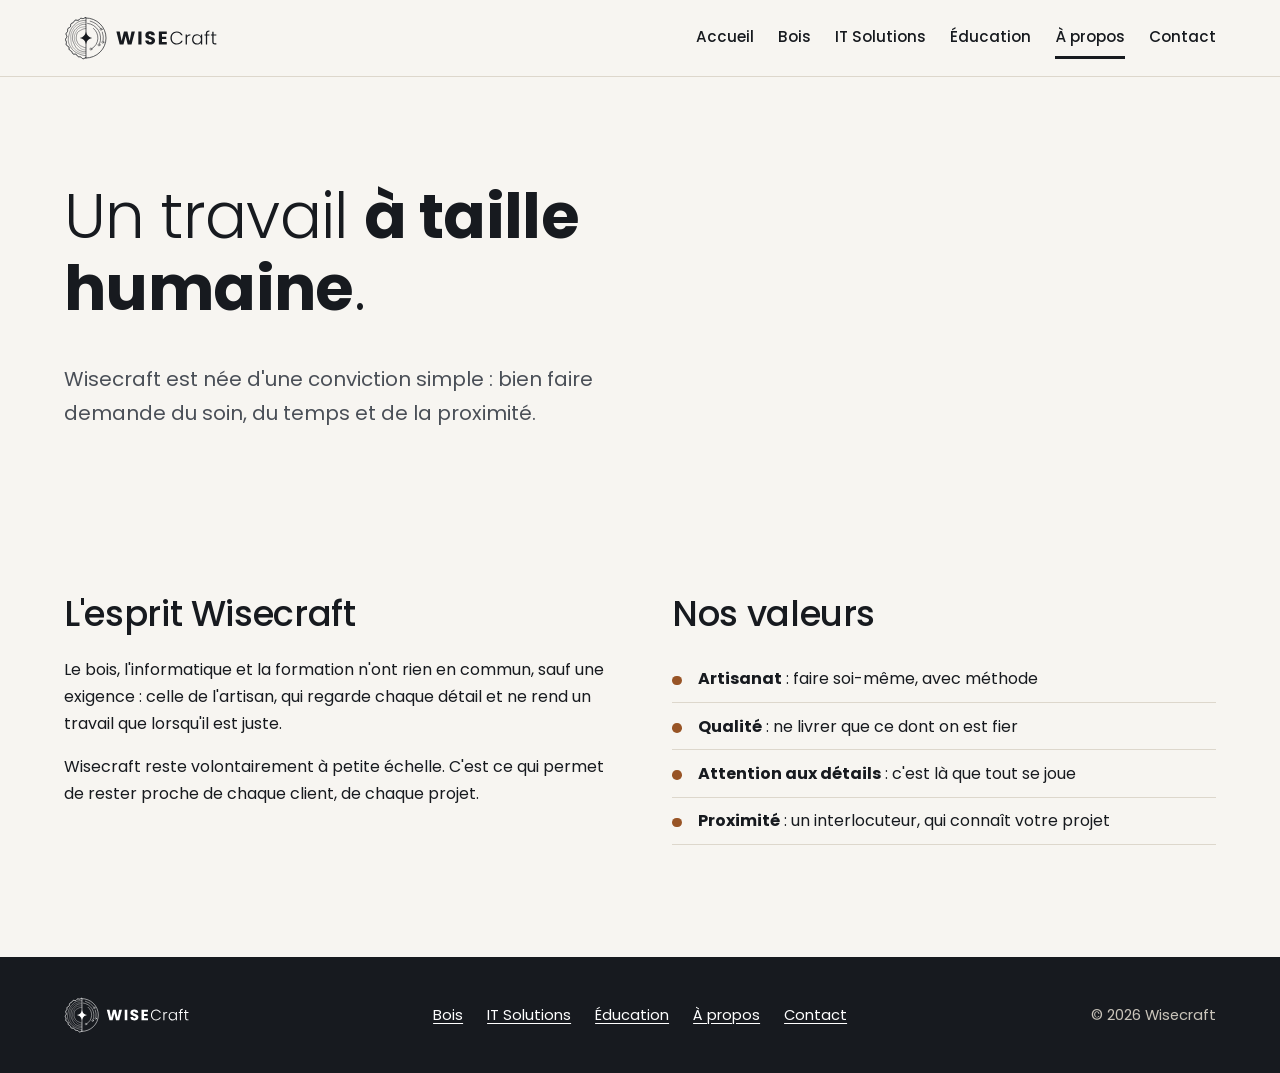
==== a-propos.html @ adf33404 "last draft with all pages" ====
<!DOCTYPE html>
<html lang="fr">
<head>
  <meta charset="utf-8">
  <meta name="viewport" content="width=device-width, initial-scale=1">
  <title>À propos – Wisecraft</title>
  <meta name="description" content="L'esprit Wisecraft : artisanat, qualité, attention aux détails et proximité.">
  <link rel="icon" href="assets/favicon.svg" type="image/svg+xml">
  <link rel="stylesheet" href="css/style.css">
</head>

<body class="pole-corporate">
  <a class="skip" href="#contenu">Aller au contenu</a>

  <!-- ===== EN-TÊTE COMMUN : à copier à l'identique dans chaque page ===== -->
  <header class="site-header">
    <div class="wrap">
      <a class="logo" href="index.html" aria-label="Wisecraft, retour à l'accueil">
        <img src="assets/logos/wisecraft-general-mono-complet-noir.svg" alt="Wisecraft" width="153" height="44">
      </a>
      <nav aria-label="Navigation principale">
        <ul class="nav">
          <li><a class="n-base" href="index.html">Accueil</a></li>
          <li><a class="n-wood" href="bois.html">Bois</a></li>
          <li><a class="n-it" href="it-solutions.html">IT Solutions</a></li>
          <li><a class="n-education" href="education.html">Éducation</a></li>
          <li><a class="n-base" href="a-propos.html" aria-current="page">À propos</a></li>
          <li><a class="n-base" href="contact.html">Contact</a></li>
        </ul>
      </nav>
    </div>
  </header>
  <!-- ===== FIN DE L'EN-TÊTE COMMUN ===== -->

  <main id="contenu">
    <section class="hero">
      <div class="wrap">
        <h1>Un travail <strong>à taille humaine</strong>.</h1>
        <p class="lead">Wisecraft est née d'une conviction simple : bien faire demande du soin, du temps et de la proximité.</p>
      </div>
    </section>

    <section class="section" aria-labelledby="titre-esprit">
      <div class="wrap">
        <div class="split">
          <div>
            <h2 id="titre-esprit">L'esprit Wisecraft</h2>
            <p>Le bois, l'informatique et la formation n'ont rien en commun, sauf une exigence : celle de l'artisan, qui regarde chaque détail et ne rend un travail que lorsqu'il est juste.</p>
            <p>Wisecraft reste volontairement à petite échelle. C'est ce qui permet de rester proche de chaque client, de chaque projet.</p>
            <!-- À personnaliser : une phrase ou deux sur Benjamin (parcours, ce qui l'anime) -->
          </div>
          <div>
            <h2>Nos valeurs</h2>
            <ul class="checklist">
              <li><strong>Artisanat</strong> : faire soi-même, avec méthode</li>
              <li><strong>Qualité</strong> : ne livrer que ce dont on est fier</li>
              <li><strong>Attention aux détails</strong> : c'est là que tout se joue</li>
              <li><strong>Proximité</strong> : un interlocuteur, qui connaît votre projet</li>
            </ul>
          </div>
        </div>
      </div>
    </section>
  </main>

  <!-- ===== PIED DE PAGE COMMUN : à copier à l'identique dans chaque page ===== -->
  <footer class="site-footer">
    <div class="wrap">
      <img class="footer-logo" src="assets/logos/wisecraft-general-mono-complet-blanc.svg" alt="Wisecraft" width="125" height="36">
      <ul class="footer-nav">
        <li><a href="bois.html">Bois</a></li>
        <li><a href="it-solutions.html">IT Solutions</a></li>
        <li><a href="education.html">Éducation</a></li>
        <li><a href="a-propos.html">À propos</a></li>
        <li><a href="contact.html">Contact</a></li>
      </ul>
      <p>© 2026 Wisecraft</p>
    </div>
  </footer>
  <!-- ===== FIN DU PIED DE PAGE COMMUN ===== -->
</body>
</html>
---- css/style.css ----
/* ==========================================================================
   Wisecraft – feuille de style commune
   Une seule feuille pour tout le site. La couleur d'accent change selon la
   classe posée sur <body> : pole-corporate, pole-wood, pole-it, pole-education.
   ========================================================================== */

/* ---------- Polices (hébergées sur le site : pas de requête vers Google) ---------- */
@font-face { font-family: "Poppins"; font-weight: 300; font-style: normal; font-display: swap;
  src: url("../assets/fonts/Poppins-Light.woff") format("woff"); }
@font-face { font-family: "Poppins"; font-weight: 400; font-style: normal; font-display: swap;
  src: url("../assets/fonts/Poppins-Regular.woff") format("woff"); }
@font-face { font-family: "Poppins"; font-weight: 500; font-style: normal; font-display: swap;
  src: url("../assets/fonts/Poppins-Medium.woff") format("woff"); }
@font-face { font-family: "Poppins"; font-weight: 700; font-style: normal; font-display: swap;
  src: url("../assets/fonts/Poppins-Bold.woff") format("woff"); }

/* ---------- Variables (couleurs issues de la charte) ---------- */
:root {
  --ink: #171a1f;          /* texte, fond du pied de page */
  --ink-soft: #4a4f57;     /* texte secondaire */
  --paper: #f7f5f1;        /* fond du site */
  --line: #ddd7cc;         /* filets discrets */

  --wood: #985426;      --wood-2: #c58a52;      --wood-tint: #e9e0d3;
  --it: #0e527a;        --it-2: #2e7caa;        --it-tint: #e2edf3;   /* tint : dérivé de la charte */
  --edu: #244f32;       --edu-2: #6d8c72;       --edu-tint: #e4ece6;  /* tint : dérivé de la charte */

  /* Accent par défaut (identité mère) */
  --accent: var(--wood);
  --tint: var(--wood-tint);

  --font: "Poppins", system-ui, -apple-system, "Segoe UI", Roboto, Arial, sans-serif;
  --wrap: 72rem;
}

/* Une classe sur <body> = une couleur d'accent pour toute la page */
.pole-corporate { --accent: var(--wood); --tint: var(--wood-tint); }
.pole-wood      { --accent: var(--wood); --tint: var(--wood-tint); }
.pole-it        { --accent: var(--it);   --tint: var(--it-tint); }
.pole-education { --accent: var(--edu);  --tint: var(--edu-tint); }

/* ---------- Base ---------- */
*, *::before, *::after { box-sizing: border-box; }
html { -webkit-text-size-adjust: 100%; scroll-behavior: smooth; }
body {
  margin: 0; background: var(--paper); color: var(--ink);
  font-family: var(--font); font-size: 1rem; line-height: 1.7; font-weight: 400;
}
img, svg { max-width: 100%; height: auto; display: block; }
h1, h2, h3 { line-height: 1.15; margin: 0 0 .6em; font-weight: 500; letter-spacing: -.01em; }
p { margin: 0 0 1em; max-width: 62ch; }
a { color: var(--accent); text-underline-offset: .2em; }
a:hover { text-decoration-thickness: 2px; }
:focus-visible { outline: 3px solid var(--accent); outline-offset: 3px; border-radius: 2px; }

.wrap { width: min(100% - 2.5rem, var(--wrap)); margin-inline: auto; }

/* Lien d'évitement (clavier / lecteur d'écran) */
.skip { position: absolute; left: -999px; top: 0; background: var(--ink); color: #fff; padding: .6rem 1rem; z-index: 10; }
.skip:focus { left: 0; }

/* ---------- En-tête ---------- */
.site-header { border-bottom: 1px solid var(--line); background: var(--paper); }
.site-header .wrap {
  display: flex; flex-wrap: wrap; align-items: center; justify-content: space-between;
  gap: .5rem 2rem; padding-block: 1rem;
}
.logo img { height: 2.75rem; width: auto; }

.nav { display: flex; flex-wrap: wrap; gap: .25rem 1.5rem; margin: 0; padding: 0; list-style: none; }
.nav a {
  display: inline-block; padding: .4rem 0; color: var(--ink); text-decoration: none;
  font-size: .95rem; font-weight: 500; border-bottom: 3px solid transparent;
}
/* Chaque entrée de pôle garde sa propre couleur au survol et sur la page courante */
.nav .n-wood      { --c: var(--wood); }
.nav .n-it        { --c: var(--it); }
.nav .n-education { --c: var(--edu); }
.nav .n-base      { --c: var(--ink); }
.nav a:hover, .nav a[aria-current="page"] { border-bottom-color: var(--c); }

/* ---------- Sections ---------- */
.section { padding-block: clamp(3rem, 8vw, 5.5rem); }
.section h2 { font-size: clamp(1.6rem, 3.2vw, 2.2rem); font-weight: 500; }

/* ---------- Héros ---------- */
.hero { padding-block: clamp(3rem, 9vw, 6.5rem) clamp(2rem, 5vw, 3.5rem); }
.hero h1 { font-size: clamp(2.1rem, 5.6vw, 3.9rem); font-weight: 300; max-width: 18ch; }
.hero h1 strong { font-weight: 700; }
.lead { font-size: clamp(1.05rem, 1.8vw, 1.25rem); color: var(--ink-soft); max-width: 50ch; }

/* Héros d'une page de pôle : bandeau teinté + logo du pôle */
.hero-pole { background: var(--tint); }
.hero-pole .wrap { display: grid; gap: 2rem; align-items: center; }
.hero-pole .hero-logo { width: min(100%, 15rem); margin-inline: auto; }
@media (min-width: 52rem) {
  .hero-pole .wrap { grid-template-columns: 1fr auto; }
  .hero-pole .hero-logo { width: 17rem; }
}

/* ---------- Acronyme W-I-S-E : les initiales en gras dans chaque nom ---------- */
.wise-grid { display: grid; gap: 0; margin-top: 2.5rem; }
.wise-pole { padding: 1.75rem 0; border-top: 4px solid var(--accent); }
.wise-pole:first-child { border-top-color: var(--wood); }
.wise-pole.pole-it        { --accent: var(--it); }
.wise-pole.pole-wood      { --accent: var(--wood); }
.wise-pole.pole-education { --accent: var(--edu); }
.wise-name { font-size: clamp(2rem, 4.2vw, 3rem); font-weight: 300; margin-bottom: .5rem; }
.wise-name b { font-weight: 700; color: var(--accent); }
.wise-pole p { color: var(--ink-soft); }
.wise-pole a { font-weight: 500; }
@media (min-width: 52rem) {
  .wise-grid { grid-template-columns: repeat(3, 1fr); column-gap: 2.5rem; }
}

/* ---------- Listes de prestations ---------- */
.split { display: grid; gap: 2.5rem; }
@media (min-width: 52rem) { .split { grid-template-columns: 1fr 1fr; gap: 4rem; } }
.checklist { list-style: none; padding: 0; margin: 0 0 1.5rem; max-width: 36rem; }
.checklist li { padding: .6rem 0 .6rem 1.6rem; border-bottom: 1px solid var(--line); position: relative; }
.checklist li::before {
  content: ""; position: absolute; left: 0; top: 1.25rem; width: .6rem; height: .6rem;
  border-radius: 50%; background: var(--accent);
}

/* ---------- Bouton ---------- */
.button {
  display: inline-block; padding: .8rem 1.6rem; background: var(--accent); color: #fff;
  font-weight: 500; text-decoration: none; border-radius: 2px;
}
.button:hover { background: var(--ink); }

/* ---------- Pied de page ---------- */
.site-footer { background: var(--ink); color: #e8e4dc; padding-block: 2.5rem; font-size: .92rem; }
.site-footer .wrap { display: flex; flex-wrap: wrap; justify-content: space-between; gap: 1.25rem 2rem; align-items: center; }
.site-footer p { margin: 0; color: #c9c4ba; }
.site-footer a { color: #fff; }
.footer-nav { display: flex; flex-wrap: wrap; gap: .25rem 1.5rem; list-style: none; margin: 0; padding: 0; }
.footer-logo { height: 2.25rem; width: auto; }

/* ---------- Mouvement réduit : rien à désactiver, le site est volontairement statique ---------- */
@media (prefers-reduced-motion: reduce) { html { scroll-behavior: auto; } }

/* ---------- Utilitaire : texte lu par les lecteurs d'écran mais invisible ---------- */
.visually-hidden {
  position: absolute; width: 1px; height: 1px; margin: -1px; padding: 0; overflow: hidden;
  clip: rect(0 0 0 0); white-space: nowrap; border: 0;
}
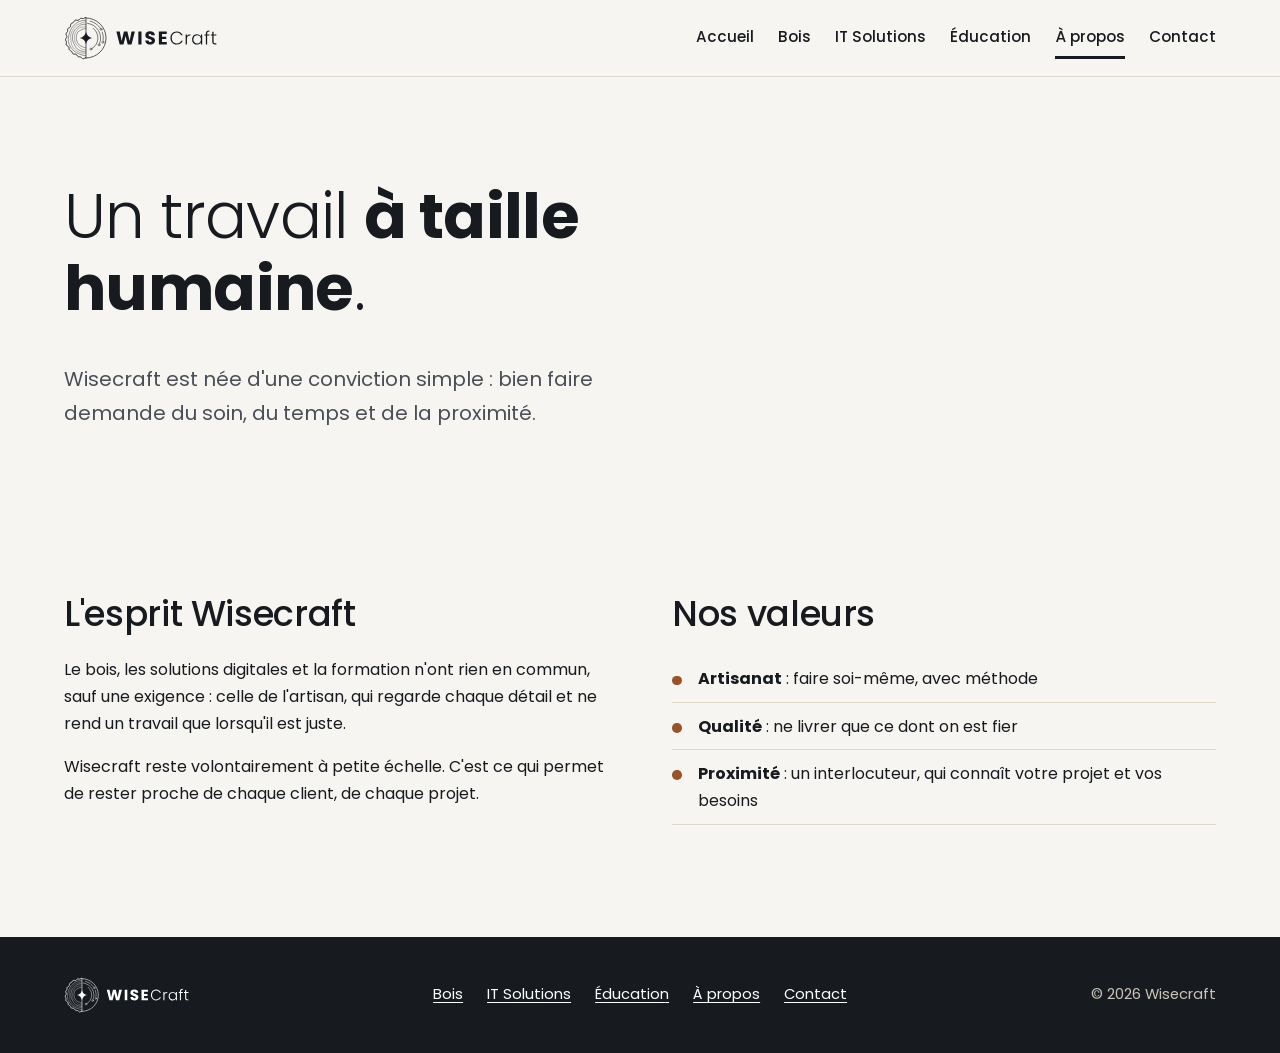
==== commit c06fa8ea: "review des textes" ====
--- a/a-propos.html
+++ b/a-propos.html
@@ -4,7 +4,7 @@
   <meta charset="utf-8">
   <meta name="viewport" content="width=device-width, initial-scale=1">
   <title>À propos – Wisecraft</title>
-  <meta name="description" content="L'esprit Wisecraft : artisanat, qualité, attention aux détails et proximité.">
+  <meta name="description" content="L'esprit Wisecraft : artisanat, qualité et proximité.">
   <link rel="icon" href="assets/favicon.svg" type="image/svg+xml">
   <link rel="stylesheet" href="css/style.css">
 </head>
@@ -16,7 +16,7 @@
   <header class="site-header">
     <div class="wrap">
       <a class="logo" href="index.html" aria-label="Wisecraft, retour à l'accueil">
-        <img src="assets/logos/wisecraft-general-mono-complet-noir.svg" alt="Wisecraft" width="153" height="44">
+        <img src="assets/logos/wisecraft-general-mono-complet-noir.svg" alt="WISEcraft" width="153" height="44">
       </a>
       <nav aria-label="Navigation principale">
         <ul class="nav">
@@ -45,7 +45,7 @@
         <div class="split">
           <div>
             <h2 id="titre-esprit">L'esprit Wisecraft</h2>
-            <p>Le bois, l'informatique et la formation n'ont rien en commun, sauf une exigence : celle de l'artisan, qui regarde chaque détail et ne rend un travail que lorsqu'il est juste.</p>
+            <p>Le bois, les solutions digitales et la formation n'ont rien en commun, sauf une exigence : celle de l'artisan, qui regarde chaque détail et ne rend un travail que lorsqu'il est juste.</p>
             <p>Wisecraft reste volontairement à petite échelle. C'est ce qui permet de rester proche de chaque client, de chaque projet.</p>
             <!-- À personnaliser : une phrase ou deux sur Benjamin (parcours, ce qui l'anime) -->
           </div>
@@ -54,8 +54,7 @@
             <ul class="checklist">
               <li><strong>Artisanat</strong> : faire soi-même, avec méthode</li>
               <li><strong>Qualité</strong> : ne livrer que ce dont on est fier</li>
-              <li><strong>Attention aux détails</strong> : c'est là que tout se joue</li>
-              <li><strong>Proximité</strong> : un interlocuteur, qui connaît votre projet</li>
+              <li><strong>Proximité</strong> : un interlocuteur, qui connaît votre projet et vos besoins</li>
             </ul>
           </div>
         </div>
